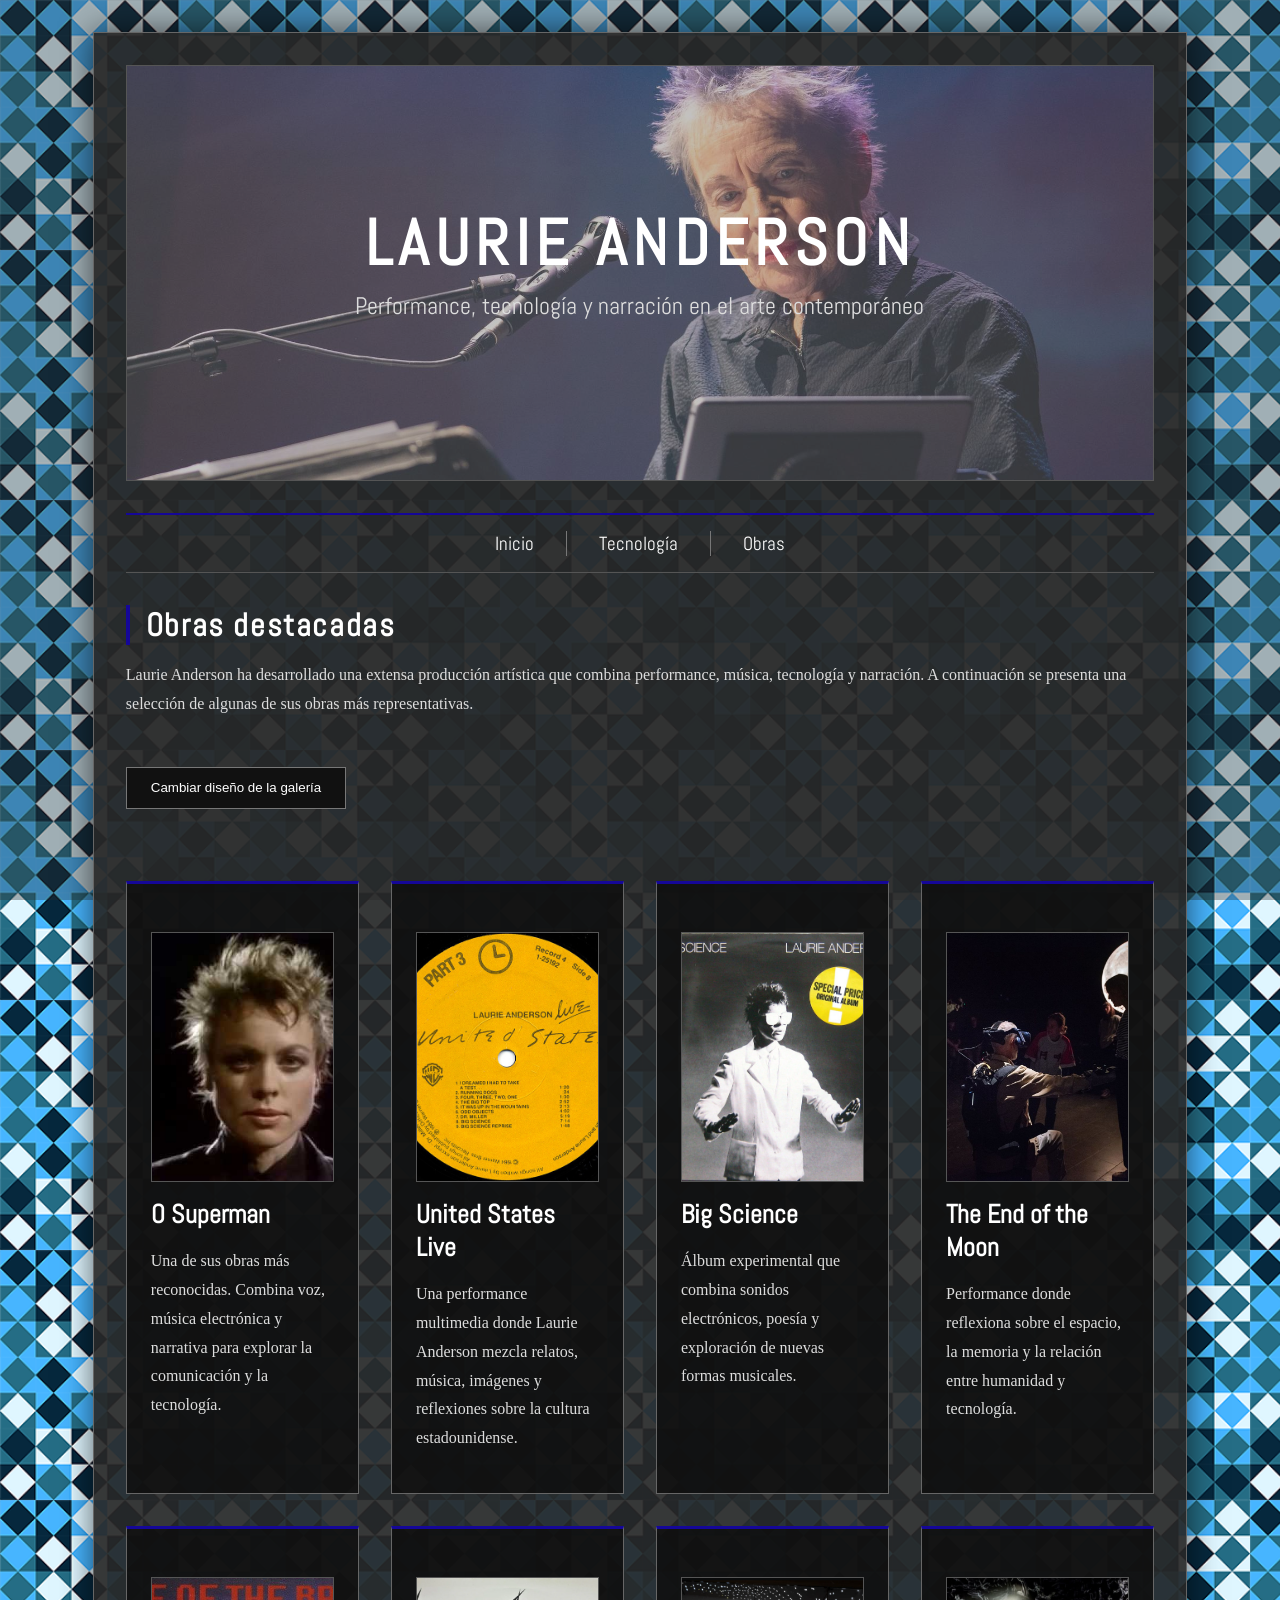
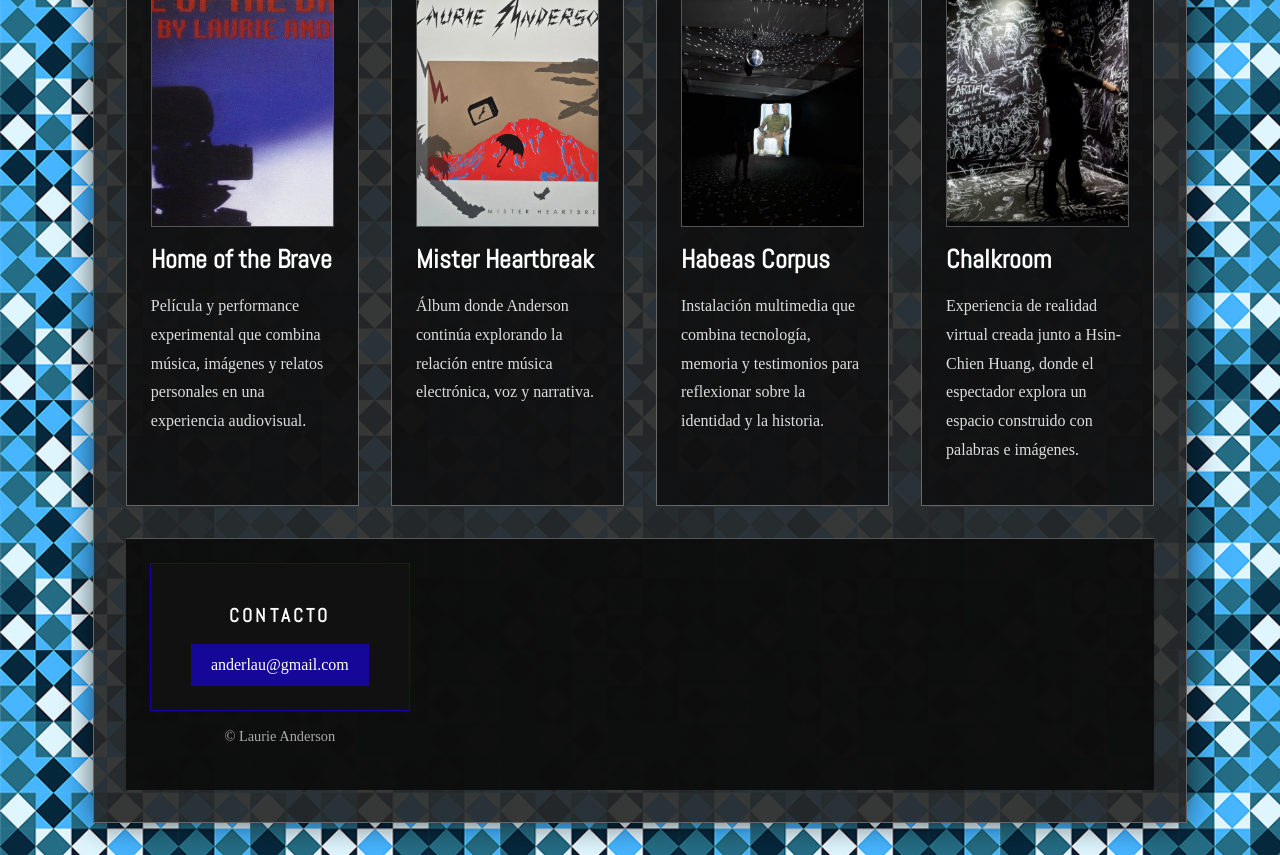
==== obras.html @ a6a7da27 "Corrección del CSS y de ubicación del HTML Unifiqué los 3 archivos CSS en uno solo, linkee los 3 HTM" ====
<!DOCTYPE html>
<html lang="es">

<head>

    <meta charset="UTF-8">

    <title>Laurie Anderson | Obras</title>

    <!--Fuentes-->
    <link rel="preconnect" href="https://fonts.googleapis.com">
    <link rel="preconnect" href="https://fonts.gstatic.com" crossorigin>
    <link href="https://fonts.googleapis.com/css2?family=Abel&display=swap" rel="stylesheet">

    <!--Link hoja de estilos CSS-->
    <link rel="stylesheet" href="css/style.css">

</head>

<body class="obras">
    <!-- para el css -->

    <div class="contenedor">

        <header>

            <!--Banner-->
            <div class="banner">

                <h1>Laurie Anderson</h1>

                <p class="subtitulo">Performance, tecnología y narración en el arte contemporáneo</p>

            </div>

        </header>

        <!-- menú de navegación -->
        <nav>

            <ul>
                <li><a href="index.html">Inicio</a></li>
                <li><a href="tecnologias.html">Tecnología</a></li>
                <li><a href="obras.html">Obras</a></li>
            </ul>

        </nav>

        <main class="obras">
            <!-- para el java -->

            <section>

                <h2>Obras destacadas</h2>

                <p>Laurie Anderson ha desarrollado una extensa producción artística que combina performance, música, tecnología y narración. A continuación se presenta una selección de algunas de sus obras más representativas.</p>

            </section>

            <section>

                <button id="btnDiseno">Cambiar diseño de la galería</button>

            </section>

            <section id="galeria">

                <!-- La galería se hace con JavaScript -->

            </section>

        </main>

       <!--Pie de página-->
        <footer>

            <div class="contacto-footer">
                <!-- para el css -->

                <div class="contacto">

                    <h3>Contacto</h3>

                    <a href="mailto:anderlau@gmail.com">anderlau@gmail.com</a>

                </div>

                <p class="copyright">© Laurie Anderson</p>

            </div>

        </footer>

    </div>

    <!--Link al JS-->
    <script src="js/obras.js"></script>

</body>

</html>
---- css/style.css ----
/*=========================================
    CONFIGURACIÓN GENERAL
=========================================*/

* {
    margin: 0;
    padding: 0;
    box-sizing: border-box;
}


/*=========================================
    BODY
=========================================*/

body {
    display: flex;
    justify-content: center;
    padding: 2rem;
    min-height: 100vh;
    color: white;
    background-image: url("../img/fondo.png");
    background-repeat: repeat;
    background-size: 250px;
    position: relative;
}


/* Capa gris translúcida sobre el fondo */

body::before {
    content: "";
    position: fixed;
    inset: 0;
    background: rgba(45, 45, 45, .35);
    z-index: 0;
}


/*=========================================
    CONTENEDOR GENERAL
=========================================*/

.contenedor {
    width: 90%;
    max-width: 1400px;
    background: rgba(40, 40, 40, .92);
    padding: 2rem;
    position: relative;
    z-index: 1;
    border: 1px solid #666;
    box-shadow: 0 0 30px rgba(0, 0, 0, .6);
}


/*=========================================
    BANNER
=========================================*/

.banner {
    background-size: cover;
    background-position: center 15%;
    height: 26rem;
    display: flex;
    flex-direction: column;
    justify-content: center;
    align-items: center;
    text-align: center;
    margin-bottom: 2rem;
    position: relative;
    overflow: hidden;
    border: 1px solid #555;
}


/* Banner de Inicio */

.inicio .banner {
    background-image: url("../img/anderson.jpg");
}


/* Banner de Obras */

.obras .banner {
    background-image: url("../img/anderson-6.jpg");
}


/* Banner de Tecnologías */

.tecnologia .banner {
    background-image: url("../img/anderson-4.png");
}


.banner::before {
    content: "";
    position: absolute;
    inset: 0;
    background: rgba(122, 122, 122, .45);
    z-index: 0;
}


.banner h1,
.banner p {
    position: relative;
    z-index: 1;
}


.banner h1 {
    font-family: "Abel", sans-serif;
    font-size: 4rem;
    letter-spacing: .4rem;
    text-transform: uppercase;
}


.banner .subtitulo {
    font-family: "Abel", sans-serif;
    font-size: 1.5rem;
}


/*=========================================
    MENÚ DE NAVEGACIÓN
=========================================*/

nav {
    margin-bottom: 2rem;
    border-top: 2px solid #150798;
    border-bottom: 1px solid #555;
    padding: 1rem 0;
}


nav ul {
    list-style: none;
    display: flex;
    justify-content: center;
}


nav li {
    padding: 0 2rem;
    border-right: 1px solid #777;
}


/* Saca la línea del último elemento */

nav li:last-child {
    border-right: none;
}


nav a {
    text-decoration: none;
    color: white;
    font-family: "Abel", sans-serif;
    font-size: 1.2rem;
    transition: .3s;
}


/*=========================================
    TÍTULOS
=========================================*/

h2 {
    font-family: "Abel", sans-serif;
    color: white;
    font-size: 2rem;
    letter-spacing: .1rem;
    margin-bottom: 1rem;
    border-left: 4px solid #150798;
    padding-left: 1rem;
}


h3 {
    font-family: "Abel", sans-serif;
    color: white;
    margin-top: 1rem;
    margin-bottom: .5rem;
}


/*=========================================
    PÁRRAFOS
=========================================*/

p {
    line-height: 1.8;
    margin-bottom: 1rem;
    color: #ddd;
}


/*=========================================
    BOTONES
=========================================*/

button {
    margin-top: 1rem;
    background: #111;
    color: white;
    border: 1px solid #777;
    padding: .8rem 1.5rem;
    cursor: pointer;
    transition: .3s;
}


button:hover {
    background: #150798;
    border-color: #150798;
}


/*=========================================
    PÁGINA DE INICIO
=========================================*/

.columnas {
    display: flex;
    flex-direction: row;
    gap: 2rem;
    margin-bottom: 2rem;
}


.columnas article {
    flex: 1;
    background: rgba(15, 15, 15, .85);
    padding: 2rem;
    border: 1px solid #666;
    border-top: 3px solid #150798;
    min-width: 0;
}


#andersonimagen {
    width: 100%;
    margin-top: 1.5rem;
    border: 1px solid #666;
}


/*=========================================
    PÁGINA DE OBRAS
=========================================*/

.introduccion {
    background: rgba(15, 15, 15, .85);
    border: 1px solid #666;
    border-top: 3px solid #150798;
    padding: 2rem;
    margin-bottom: 2rem;
}


/* Galería */

#galeria {
    display: grid;
    grid-template-columns: repeat(4, 1fr);
    gap: 2rem;
    margin-top: 2rem;
}


/* Tarjetas */

.obra {
    background: rgba(15, 15, 15, .85);
    padding: 1.5rem;
    border: 1px solid #666;
    border-top: 3px solid #150798;
}


/* Imágenes de las obras */

.obra img {
    width: 100%;
    height: 250px;
    object-fit: cover;
    display: block;
    margin-bottom: 1rem;
}


/* Títulos de las obras */

.obra h3 {
    font-family: "Abel", sans-serif;
    font-size: 1.6rem;
    color: white;
    margin-bottom: 1rem;
}


/* Botón cambiar diseño */

#btnDiseno {
    margin-top: 2rem;
    margin-bottom: 2.5rem;
}


/*=========================================
    CAMBIO DE DISEÑO DE GALERÍA
    JAVASCRIPT
=========================================*/

.galeriaGrande .tarjeta {
    width: 420px;
}


.galeriaGrande .tarjeta img {
    height: 420px;
    object-fit: cover;
}


/* Diseño de lista */

#galeria.lista {
    display: flex;
    flex-direction: column;
}


#galeria.lista .obra {
    display: flex;
    gap: 2rem;
    align-items: center;
}


#galeria.lista .obra img {
    width: 250px;
}


/*=========================================
    PÁGINA DE TECNOLOGÍA
=========================================*/

.contenido {
    display: grid;
    grid-template-columns: 2fr 1fr;
    gap: 2rem;
    margin-bottom: 2rem;
}

.contenido article {
    background: rgba(15, 15, 15, .85);
    padding: 2rem;
    border: 1px solid #666;
    border-top: 3px solid #150798;
}

.principal {
    grid-column: 1;
    grid-row: 1;
}

.secundario {
    grid-column: 2;
    grid-row: 1;
}

.ancho {
    grid-column: 1 / 3;
    grid-row: 2;
}

.ancho2 {
    grid-column: 1 / 3;
    grid-row: 3;
}


/*=========================================
    IMÁGENES DE LOS ARTICLES
=========================================*/

article img {
    width: 100%;
    margin: 1.5rem 0;
    border: 1px solid #555;
    display: block;
}


/*=========================================
    LATERAL - TECNOLOGÍA
=========================================*/

.lateral {
    background: rgba(15, 15, 15, .85);
    padding: 2rem;
    border: 1px solid #666;
    border-top: 3px solid #150798;
    display: grid;
    grid-template-columns: 2fr 1fr;
    gap: 2rem;
    align-items: start;
}

.lateral h2 {
    grid-column: 1 / 3;
}

.lateral ul {
    margin-top: 1rem;
    padding-left: 1.5rem;
    line-height: 2;
}

.lateral li {
    font-size: 1.25rem;
    line-height: 2.2;
    color: #ddd;
}

.lateral img {
    width: 100%;
    max-width: 380px;
    justify-self: center;
    align-self: center;
    margin-top: 1rem;
}

.lateral blockquote {
    grid-column: 2;
    margin-top: 1rem;
    text-align: center;
}


/*=========================================
    LATERAL - TECNOLOGÍA
=========================================*/

.lateral {
    background: rgba(15, 15, 15, .85);
    padding: 2rem;
    border: 1px solid #666;
    border-top: 3px solid #150798;
    display: grid;
    grid-template-columns: 2fr 1fr;
    gap: 2rem;
    align-items: start;
}


.lateral h2 {
    grid-column: 1 / 3;
}


.lateral ul {
    margin-top: 1rem;
    padding-left: 1.5rem;
    line-height: 2;
}


.lateral li {
    font-size: 1.25rem;
    line-height: 2.2;
    color: #ddd;
}


.lateral img {
    width: 100%;
    max-width: 380px;
    justify-self: center;
    align-self: center;
    margin-top: 1rem;
}


.lateral blockquote {
    grid-column: 2;
    margin-top: 1rem;
    text-align: center;
}


/*=========================================
    FOOTER
=========================================*/

footer {
    display: flex;
    align-items: center;
    gap: 2rem;
    margin-top: 2rem;
    background: rgba(10, 10, 10, .9);
    border-top: 1px solid #555;
    padding: 1.5rem;
}


/* Contenedor del contacto */

.contacto-footer {
    display: flex;
    flex-direction: column;
    align-items: center;
    gap: .8rem;
}


/* Caja de contacto */

.contacto {
    width: 260px;
    padding: 1.5rem;
    background: #111;
    border: 1px solid #150798;
    text-align: center;
}


.contacto h3 {
    font-family: "Abel", sans-serif;
    color: white;
    letter-spacing: .2rem;
    text-transform: uppercase;
    margin-bottom: 1rem;
}


/* Botón de mail */

.contacto a {
    display: inline-block;
    padding: .7rem 1.2rem;
    background: #150798;
    color: white;
    text-decoration: none;
    border: 1px solid #150798;
    transition: .3s;
}


.contacto a:hover {
    background: white;
    color: #150798;
}


/* Copyright */

.copyright {
    color: #aaa;
    font-size: .9rem;
    text-align: center;
}


/* Contenido adicional del footer */

.info-footer {
    flex: 1;
    text-align: center;
}
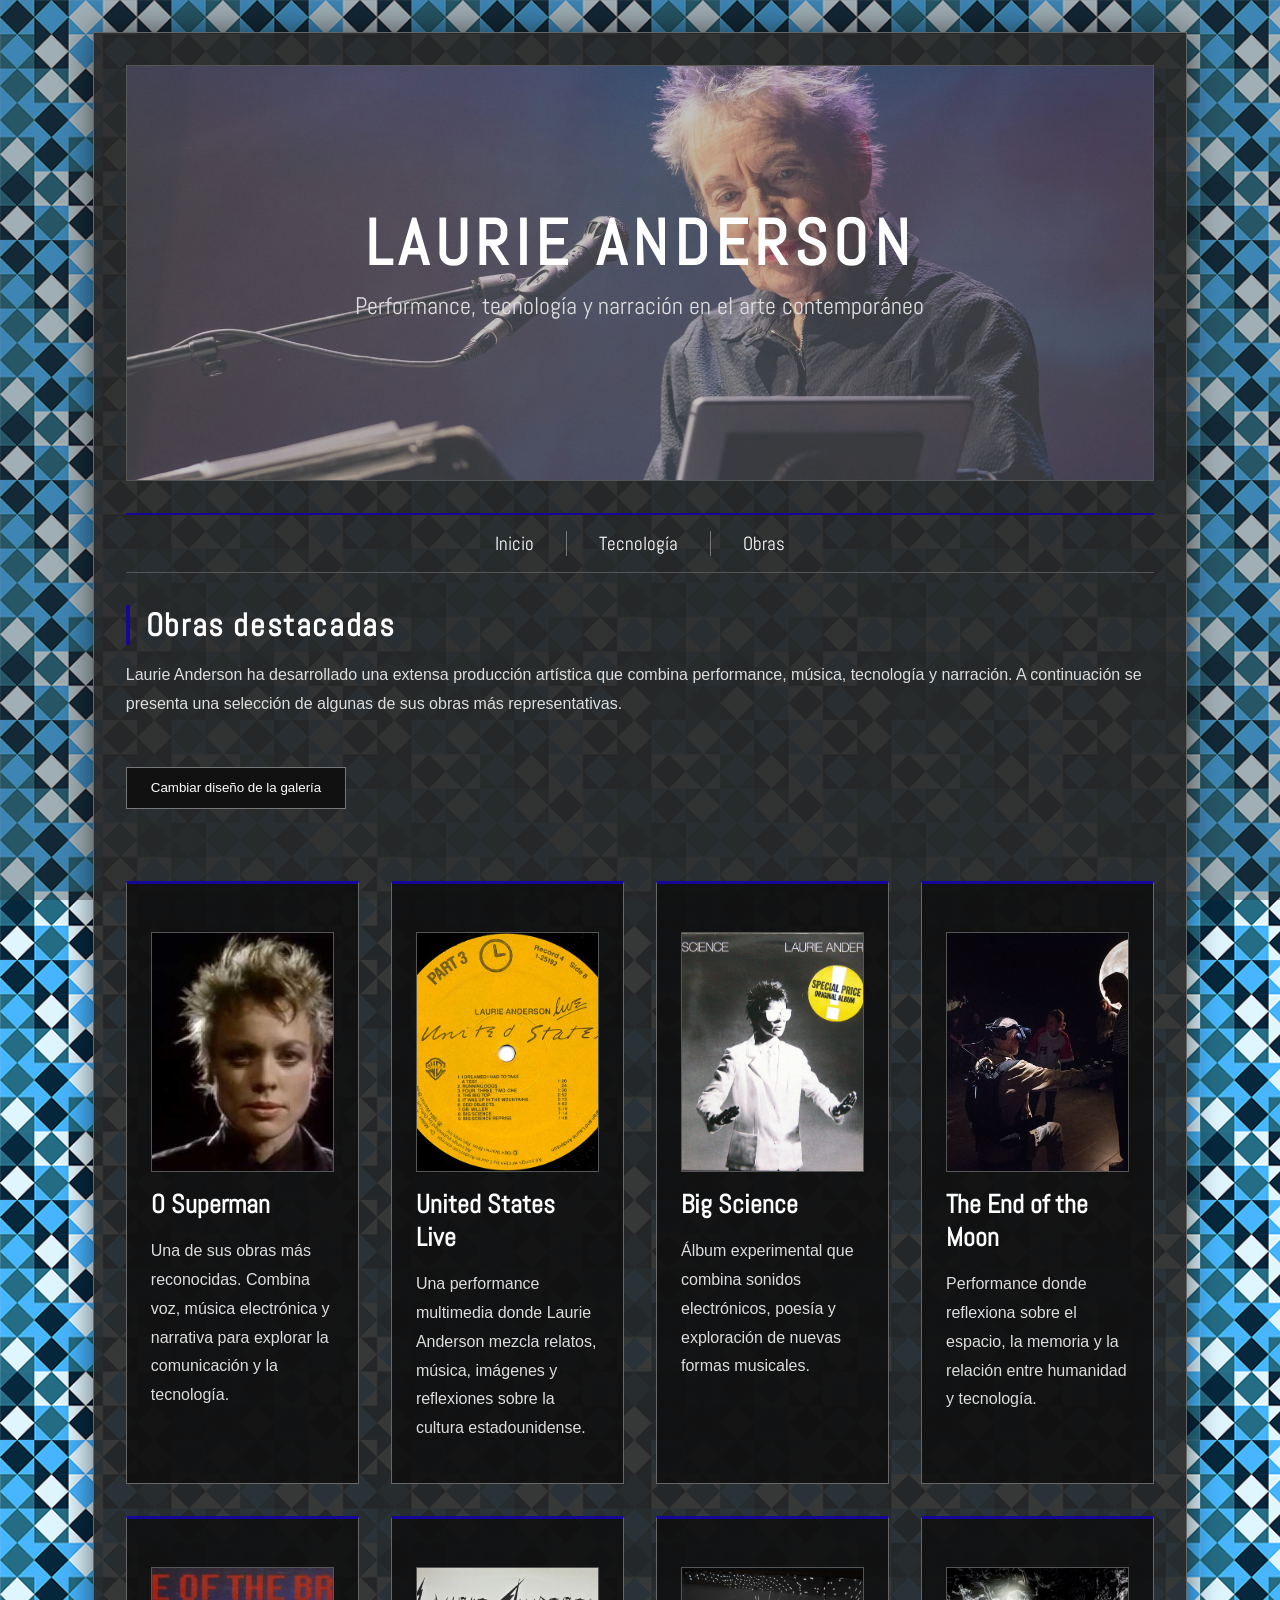
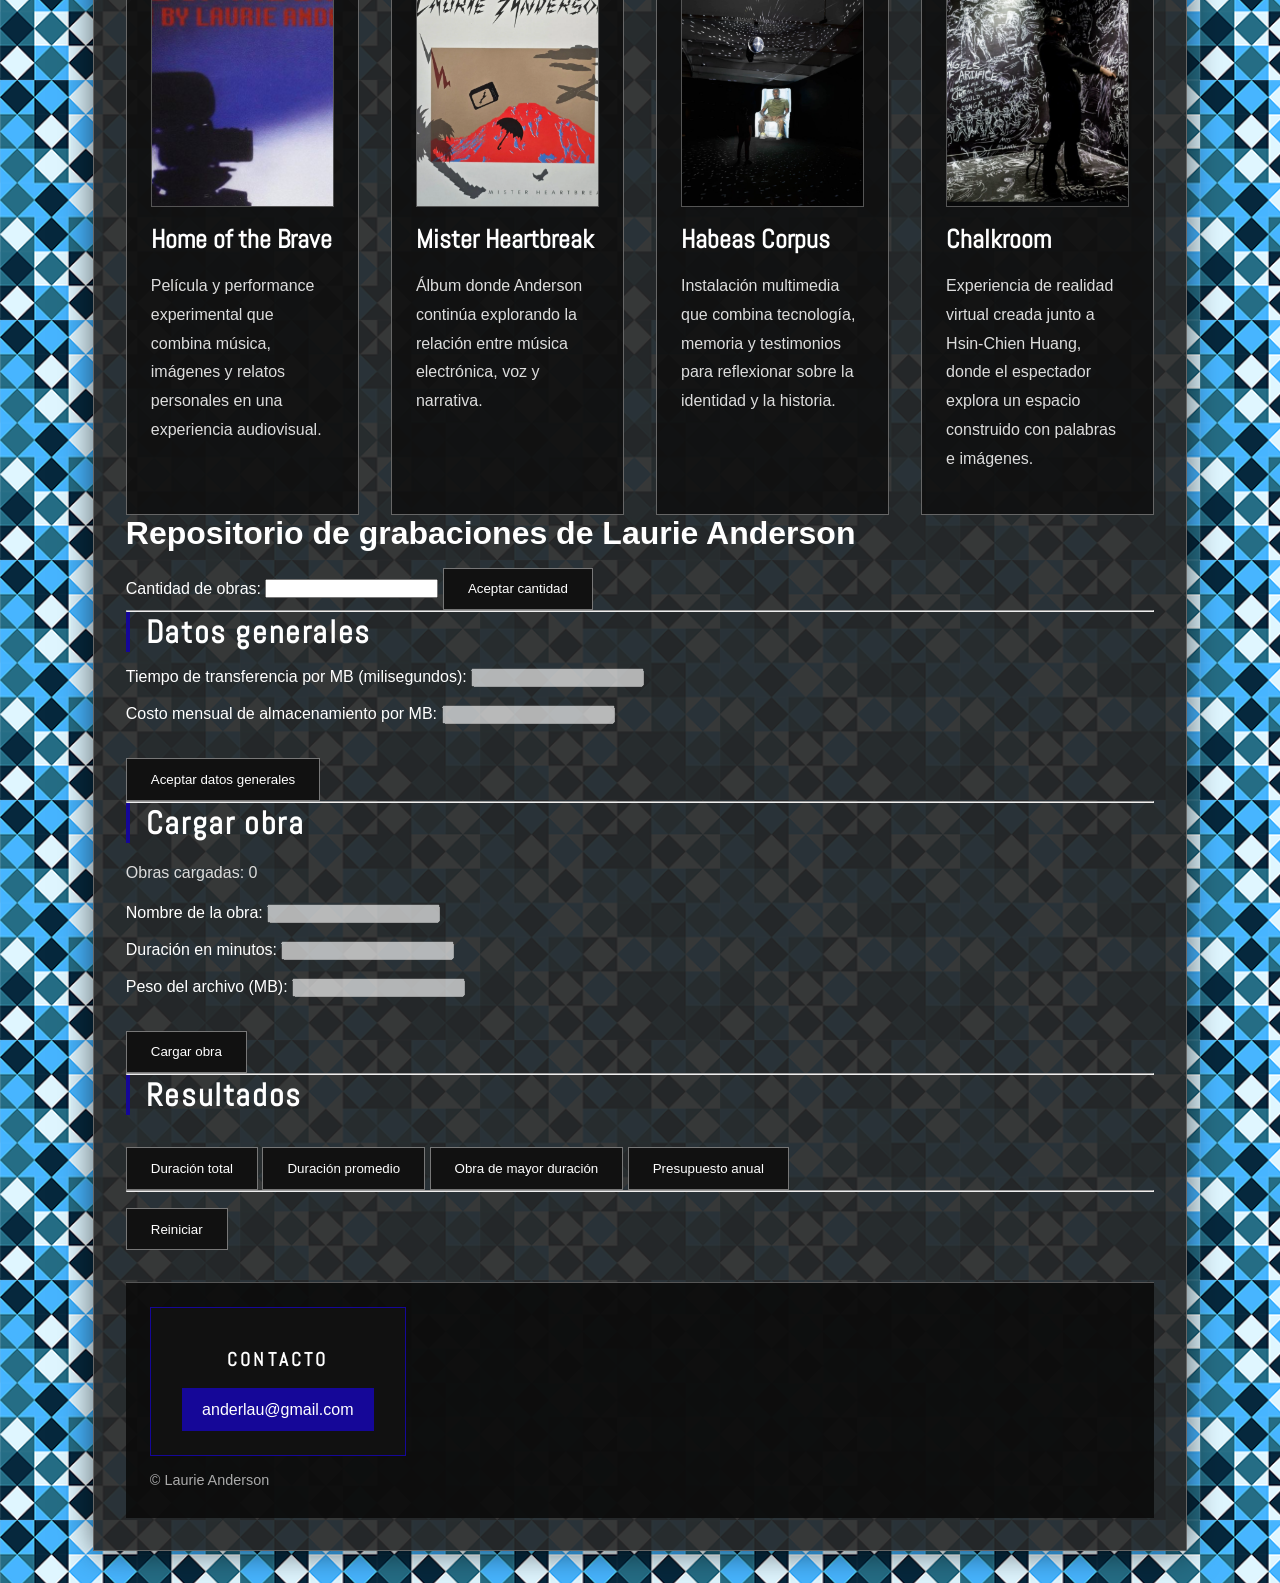
==== commit 0fae9f8d: "Ejercicio de Java script" ====
--- a/obras.html
+++ b/obras.html
@@ -69,6 +69,74 @@
 
             </section>
 
+            
+            
+            <!-- formulario-->
+            
+            <h1>Repositorio de grabaciones de Laurie Anderson</h1> 
+            
+            <!-- Cantidad de obras -->            
+            <form id="formCantidad"> 
+                <label for="cantidad"> Cantidad de obras: </label> 
+                <input type="number" id="cantidad" min="1" step="1" required > 
+                <button type="submit" id="btnCantidad"> Aceptar cantidad </button> 
+            </form>
+
+            <hr> 
+            
+            <!-- Datos de transferencia y costos --> 
+            
+            <form id="formDatosGenerales"> 
+                <h2>Datos generales</h2>
+                <label for="tiempoMB"> Tiempo de transferencia por MB (milisegundos): </label> 
+                <input type="number" id="tiempoMB" min="0.01" step="0.01" required disabled >
+                <br><br>
+                <label for="costoMB"> Costo mensual de almacenamiento por MB: </label> 
+                <input type="number" id="costoMB" min="0.01" step="0.01" required disabled > 
+                <br><br> 
+                <button type="submit" id="btnDatosGenerales" disabled> Aceptar datos generales </button> 
+            </form> 
+            <hr>
+ 
+            <!-- Carga de obras --> 
+            <form id="formObra"> 
+                <h2>Cargar obra</h2>
+                <p id="contador"> Obras cargadas: 0 </p>
+                <label for="nombreObra"> Nombre de la obra: </label> 
+                <input type="text" id="nombreObra" maxlength="100" required disabled > 
+                
+                <br><br>
+                
+                <label for="duracion"> Duración en minutos: </label>
+                <input type="number" id="duracion" min="0.01" step="0.01" required disabled > 
+                
+                <br><br>
+                
+                <label for="peso"> Peso del archivo (MB): </label> 
+                <input type="number" id="peso" min="0.01" step="0.01" required disabled >
+                
+                <br><br>
+                <button type="submit" id="btnObra" disabled> Cargar obra </button>
+            </form>
+
+            <hr> 
+
+            <!-- Resultados -->  
+            <section id="resultados"> 
+                <h2>Resultados</h2> 
+                <button id="btnDuracionTotal" disabled> Duración total </button>
+                <button id="btnDuracionPromedio" disabled> Duración promedio </button> 
+                <button id="btnMayorDuracion" disabled> Obra de mayor duración </button> 
+                <button id="btnPresupuesto" disabled> Presupuesto anual </button>
+                <div id="resultado"></div> 
+            </section> 
+            <hr> 
+            
+            <!-- Reiniciar --> 
+            <button id="btnReiniciar" disabled> Reiniciar </button>
+
+                
+
         </main>
 
        <!--Pie de página-->
@@ -95,6 +163,7 @@
 
     <!--Link al JS-->
     <script src="js/obras.js"></script>
+    <script src="js/ejercicio"></script>
 
 </body>
 
--- a/css/style.css
+++ b/css/style.css
@@ -1,3 +1,4 @@
+
 /*=========================================
     CONFIGURACIÓN GENERAL
 =========================================*/
@@ -8,48 +9,42 @@
     box-sizing: border-box;
 }
 
-
-/*=========================================
-    BODY
-=========================================*/
+/* BODY */
 
 body {
     display: flex;
     justify-content: center;
     padding: 2rem;
     min-height: 100vh;
+    font-family: Arial, Helvetica, sans-serif;
     color: white;
     background-image: url("../img/fondo.png");
     background-repeat: repeat;
-    background-size: 250px;
+    background-size: 15rem;
     position: relative;
 }
 
-
-/* Capa gris translúcida sobre el fondo */
+/* Capa oscura sobre el fondo */
 
 body::before {
     content: "";
     position: fixed;
     inset: 0;
-    background: rgba(45, 45, 45, .35);
+    background: rgba(45, 45, 45, 0.35);
     z-index: 0;
 }
 
-
-/*=========================================
-    CONTENEDOR GENERAL
-=========================================*/
+/* CONTENEDOR PRINCIPAL */
 
 .contenedor {
     width: 90%;
-    max-width: 1400px;
-    background: rgba(40, 40, 40, .92);
+    max-width: 90rem;
+    background: rgba(40, 40, 40, 0.92);
     padding: 2rem;
     position: relative;
     z-index: 1;
     border: 1px solid #666;
-    box-shadow: 0 0 30px rgba(0, 0, 0, .6);
+    box-shadow: 0 0 2rem rgba(0, 0, 0, 0.6);
 }
 
 
@@ -73,35 +68,33 @@
 }
 
 
-/* Banner de Inicio */
+/* Imagen diferente según la página */
 
 .inicio .banner {
     background-image: url("../img/anderson.jpg");
 }
 
-
-/* Banner de Obras */
-
 .obras .banner {
     background-image: url("../img/anderson-6.jpg");
 }
 
-
-/* Banner de Tecnologías */
-
 .tecnologia .banner {
     background-image: url("../img/anderson-4.png");
 }
 
+
+/* Capa sobre la imagen del banner */
 
 .banner::before {
     content: "";
     position: absolute;
     inset: 0;
-    background: rgba(122, 122, 122, .45);
+    background: rgba(122, 122, 122, 0.45);
     z-index: 0;
 }
 
+
+/* Texto del banner */
 
 .banner h1,
 .banner p {
@@ -109,15 +102,13 @@
     z-index: 1;
 }
 
-
 .banner h1 {
     font-family: "Abel", sans-serif;
     font-size: 4rem;
-    letter-spacing: .4rem;
+    letter-spacing: 0.4rem;
     text-transform: uppercase;
 }
 
-
 .banner .subtitulo {
     font-family: "Abel", sans-serif;
     font-size: 1.5rem;
@@ -125,7 +116,7 @@
 
 
 /*=========================================
-    MENÚ DE NAVEGACIÓN
+    NAVEGACIÓN
 =========================================*/
 
 nav {
@@ -135,33 +126,31 @@
     padding: 1rem 0;
 }
 
-
 nav ul {
     list-style: none;
     display: flex;
     justify-content: center;
 }
-
 
 nav li {
     padding: 0 2rem;
     border-right: 1px solid #777;
 }
 
-
-/* Saca la línea del último elemento */
-
 nav li:last-child {
     border-right: none;
 }
 
-
 nav a {
     text-decoration: none;
     color: white;
     font-family: "Abel", sans-serif;
     font-size: 1.2rem;
-    transition: .3s;
+    transition: 0.3s;
+}
+
+nav a:hover {
+    color: #150798;
 }
 
 
@@ -173,18 +162,17 @@
     font-family: "Abel", sans-serif;
     color: white;
     font-size: 2rem;
-    letter-spacing: .1rem;
+    letter-spacing: 0.1rem;
     margin-bottom: 1rem;
     border-left: 4px solid #150798;
     padding-left: 1rem;
 }
 
-
 h3 {
     font-family: "Abel", sans-serif;
     color: white;
     margin-top: 1rem;
-    margin-bottom: .5rem;
+    margin-bottom: 0.5rem;
 }
 
 
@@ -208,9 +196,9 @@
     background: #111;
     color: white;
     border: 1px solid #777;
-    padding: .8rem 1.5rem;
+    padding: 0.8rem 1.5rem;
     cursor: pointer;
-    transition: .3s;
+    transition: 0.3s;
 }
 
 
@@ -231,16 +219,14 @@
     margin-bottom: 2rem;
 }
 
-
 .columnas article {
     flex: 1;
-    background: rgba(15, 15, 15, .85);
+    background: rgba(15, 15, 15, 0.85);
     padding: 2rem;
     border: 1px solid #666;
     border-top: 3px solid #150798;
     min-width: 0;
 }
-
 
 #andersonimagen {
     width: 100%;
@@ -253,57 +239,35 @@
     PÁGINA DE OBRAS
 =========================================*/
 
-.introduccion {
-    background: rgba(15, 15, 15, .85);
-    border: 1px solid #666;
-    border-top: 3px solid #150798;
-    padding: 2rem;
-    margin-bottom: 2rem;
-}
-
-
-/* Galería */
-
 #galeria {
-    display: grid;
-    grid-template-columns: repeat(4, 1fr);
+    display: flex;
+    flex-wrap: wrap;
     gap: 2rem;
     margin-top: 2rem;
 }
 
-
-/* Tarjetas */
-
 .obra {
-    background: rgba(15, 15, 15, .85);
+    width: calc(25% - 1.5rem);
+    background: rgba(15, 15, 15, 0.85);
     padding: 1.5rem;
     border: 1px solid #666;
     border-top: 3px solid #150798;
 }
-
-
-/* Imágenes de las obras */
 
 .obra img {
     width: 100%;
-    height: 250px;
+    height: 15rem;
     object-fit: cover;
     display: block;
     margin-bottom: 1rem;
 }
 
-
-/* Títulos de las obras */
-
 .obra h3 {
     font-family: "Abel", sans-serif;
     font-size: 1.6rem;
     color: white;
     margin-bottom: 1rem;
 }
-
-
-/* Botón cambiar diseño */
 
 #btnDiseno {
     margin-top: 2rem;
@@ -312,38 +276,26 @@
 
 
 /*=========================================
-    CAMBIO DE DISEÑO DE GALERÍA
-    JAVASCRIPT
-=========================================*/
-
-.galeriaGrande .tarjeta {
-    width: 420px;
-}
-
-
-.galeriaGrande .tarjeta img {
-    height: 420px;
-    object-fit: cover;
-}
-
-
-/* Diseño de lista */
+    CAMBIO DE DISEÑO DE LA GALERÍA
+    Se activa desde obras.js
+=========================================*/
 
 #galeria.lista {
     display: flex;
     flex-direction: column;
 }
 
-
 #galeria.lista .obra {
+    width: 100%;
     display: flex;
     gap: 2rem;
     align-items: center;
 }
 
-
 #galeria.lista .obra img {
-    width: 250px;
+    width: 30%;
+    height: auto;
+    margin-bottom: 0;
 }
 
 
@@ -351,44 +303,26 @@
     PÁGINA DE TECNOLOGÍA
 =========================================*/
 
-.contenido {
-    display: grid;
-    grid-template-columns: 2fr 1fr;
+.tecnologia {
+    display: flex;
+    align-items: flex-start;
     gap: 2rem;
     margin-bottom: 2rem;
 }
 
+.contenido {
+    flex: 2;
+    display: flex;
+    flex-direction: column;
+    gap: 2rem;
+}
+
 .contenido article {
-    background: rgba(15, 15, 15, .85);
+    background: rgba(15, 15, 15, 0.85);
     padding: 2rem;
     border: 1px solid #666;
     border-top: 3px solid #150798;
 }
-
-.principal {
-    grid-column: 1;
-    grid-row: 1;
-}
-
-.secundario {
-    grid-column: 2;
-    grid-row: 1;
-}
-
-.ancho {
-    grid-column: 1 / 3;
-    grid-row: 2;
-}
-
-.ancho2 {
-    grid-column: 1 / 3;
-    grid-row: 3;
-}
-
-
-/*=========================================
-    IMÁGENES DE LOS ARTICLES
-=========================================*/
 
 article img {
     width: 100%;
@@ -399,22 +333,15 @@
 
 
 /*=========================================
-    LATERAL - TECNOLOGÍA
+    COLUMNA LATERAL
 =========================================*/
 
 .lateral {
-    background: rgba(15, 15, 15, .85);
+    flex: 1;
+    background: rgba(15, 15, 15, 0.85);
     padding: 2rem;
     border: 1px solid #666;
     border-top: 3px solid #150798;
-    display: grid;
-    grid-template-columns: 2fr 1fr;
-    gap: 2rem;
-    align-items: start;
-}
-
-.lateral h2 {
-    grid-column: 1 / 3;
 }
 
 .lateral ul {
@@ -431,146 +358,70 @@
 
 .lateral img {
     width: 100%;
-    max-width: 380px;
-    justify-self: center;
-    align-self: center;
     margin-top: 1rem;
 }
 
 .lateral blockquote {
-    grid-column: 2;
     margin-top: 1rem;
     text-align: center;
 }
 
 
 /*=========================================
-    LATERAL - TECNOLOGÍA
-=========================================*/
-
-.lateral {
-    background: rgba(15, 15, 15, .85);
-    padding: 2rem;
-    border: 1px solid #666;
-    border-top: 3px solid #150798;
-    display: grid;
-    grid-template-columns: 2fr 1fr;
-    gap: 2rem;
-    align-items: start;
-}
-
-
-.lateral h2 {
-    grid-column: 1 / 3;
-}
-
-
-.lateral ul {
-    margin-top: 1rem;
-    padding-left: 1.5rem;
-    line-height: 2;
-}
-
-
-.lateral li {
-    font-size: 1.25rem;
-    line-height: 2.2;
-    color: #ddd;
-}
-
-
-.lateral img {
-    width: 100%;
-    max-width: 380px;
-    justify-self: center;
-    align-self: center;
-    margin-top: 1rem;
-}
-
-
-.lateral blockquote {
-    grid-column: 2;
-    margin-top: 1rem;
-    text-align: center;
-}
-
-
-/*=========================================
     FOOTER
 =========================================*/
 
 footer {
     display: flex;
-    align-items: center;
-    gap: 2rem;
+    align-items: flex-start;
+    justify-content: flex-start;
     margin-top: 2rem;
-    background: rgba(10, 10, 10, .9);
+    background: rgba(10, 10, 10, 0.9);
     border-top: 1px solid #555;
     padding: 1.5rem;
 }
 
-
-/* Contenedor del contacto */
-
 .contacto-footer {
     display: flex;
     flex-direction: column;
-    align-items: center;
-    gap: .8rem;
-}
-
-
-/* Caja de contacto */
+    align-items: flex-start;
+    gap: 0.8rem;
+}
 
 .contacto {
-    width: 260px;
+    width: 16rem;
     padding: 1.5rem;
     background: #111;
     border: 1px solid #150798;
     text-align: center;
 }
 
-
 .contacto h3 {
     font-family: "Abel", sans-serif;
     color: white;
-    letter-spacing: .2rem;
+    letter-spacing: 0.2rem;
     text-transform: uppercase;
     margin-bottom: 1rem;
 }
 
-
-/* Botón de mail */
-
 .contacto a {
     display: inline-block;
-    padding: .7rem 1.2rem;
+    padding: 0.7rem 1.2rem;
     background: #150798;
     color: white;
     text-decoration: none;
     border: 1px solid #150798;
-    transition: .3s;
-}
-
+    transition: 0.3s;
+}
 
 .contacto a:hover {
     background: white;
     color: #150798;
 }
 
-
-/* Copyright */
-
 .copyright {
     color: #aaa;
-    font-size: .9rem;
-    text-align: center;
-}
-
-
-/* Contenido adicional del footer */
-
-.info-footer {
-    flex: 1;
-    text-align: center;
+    font-size: 0.9rem;
+    text-align: left;
+    margin-bottom: 0;
 }
